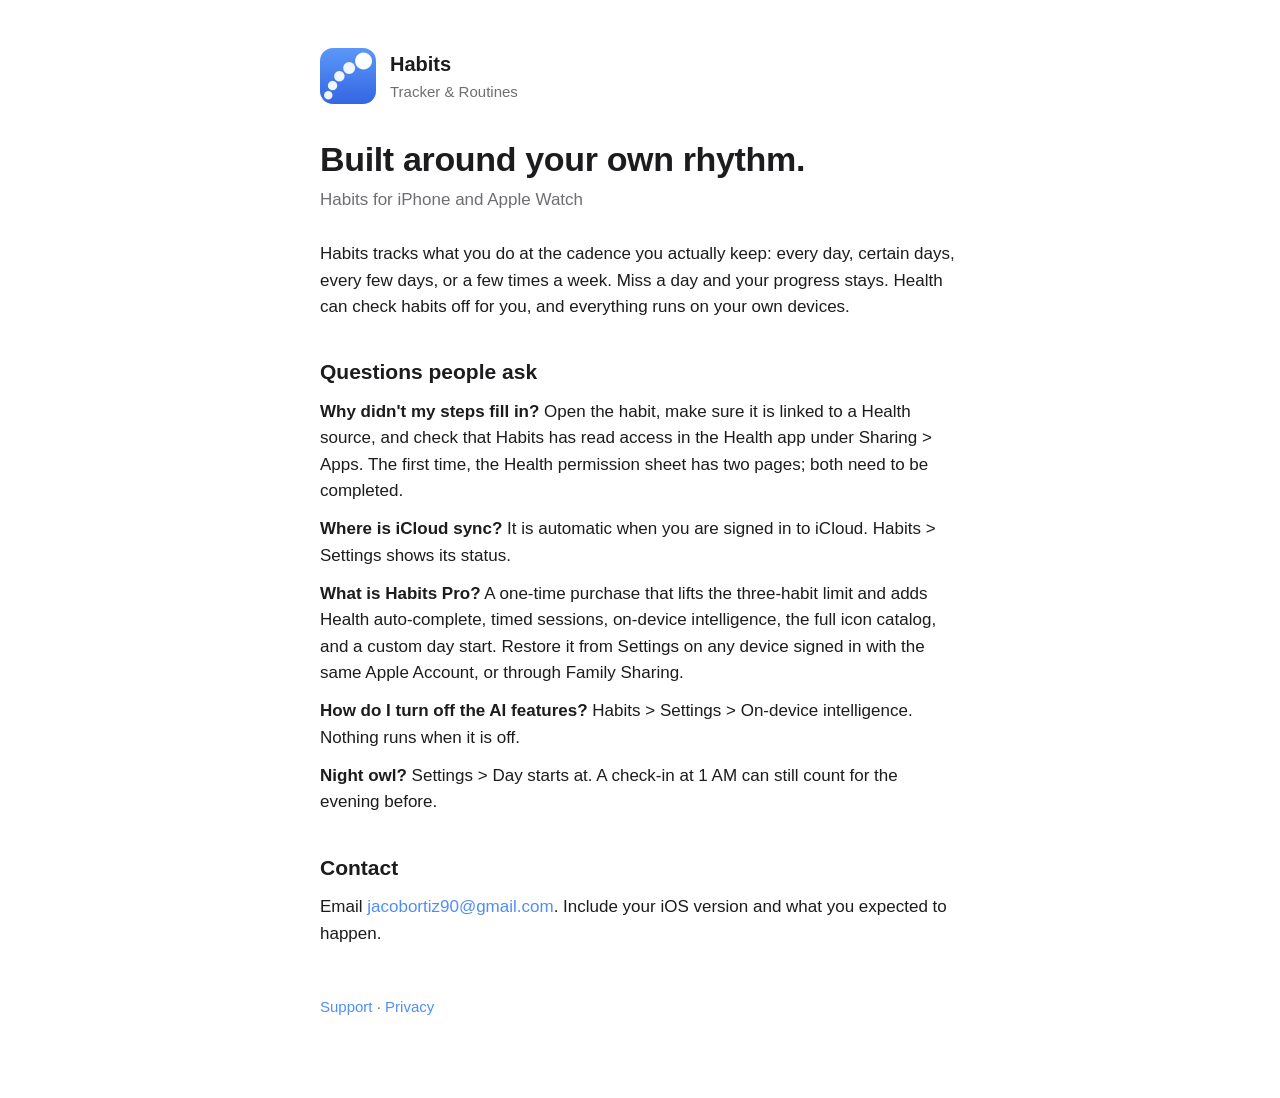
==== index.html @ bbedf598 "Support and privacy pages for Habits Co-Authored-By: Claude Fable 5.1 <noreply@anthropic.com>" ====
<!doctype html>
<html lang="en">
<head>
<meta charset="utf-8">
<meta name="viewport" content="width=device-width, initial-scale=1">
<title>Habits – Support</title>
<meta name="description" content="Support for Habits, the habit tracker built around your own rhythm, for iPhone and Apple Watch.">
<link rel="stylesheet" href="style.css">
</head>
<body>
<main>
<header>
  <img src="icon.png" alt="">
  <div><div class="name">Habits</div><div class="sub">Tracker &amp; Routines</div></div>
</header>

<h1>Built around your own rhythm.</h1>
<p class="meta">Habits for iPhone and Apple Watch</p>

<p>Habits tracks what you do at the cadence you actually keep: every day, certain days, every few days, or a few times a week. Miss a day and your progress stays. Health can check habits off for you, and everything runs on your own devices.</p>

<h2>Questions people ask</h2>
<p><strong>Why didn't my steps fill in?</strong> Open the habit, make sure it is linked to a Health source, and check that Habits has read access in the Health app under Sharing &gt; Apps. The first time, the Health permission sheet has two pages; both need to be completed.</p>
<p><strong>Where is iCloud sync?</strong> It is automatic when you are signed in to iCloud. Habits &gt; Settings shows its status.</p>
<p><strong>What is Habits Pro?</strong> A one-time purchase that lifts the three-habit limit and adds Health auto-complete, timed sessions, on-device intelligence, the full icon catalog, and a custom day start. Restore it from Settings on any device signed in with the same Apple Account, or through Family Sharing.</p>
<p><strong>How do I turn off the AI features?</strong> Habits &gt; Settings &gt; On-device intelligence. Nothing runs when it is off.</p>
<p><strong>Night owl?</strong> Settings &gt; Day starts at. A check-in at 1 AM can still count for the evening before.</p>

<h2>Contact</h2>
<p>Email <a href="mailto:jacobortiz90@gmail.com">jacobortiz90@gmail.com</a>. Include your iOS version and what you expected to happen.</p>

<nav><a href="index.html">Support</a><a href="privacy.html">Privacy</a></nav>
</main>
</body>
</html>
---- style.css ----
:root { color-scheme: light dark; --ink: #1c1c1e; --muted: #6e6e73; --bg: #ffffff; --card: #f5f5f7; --accent: #4F8EF7; }
@media (prefers-color-scheme: dark) { :root { --ink: #f5f5f7; --muted: #a1a1a6; --bg: #000000; --card: #1c1c1e; } }
* { box-sizing: border-box; }
body { margin: 0; font: 17px/1.55 -apple-system, BlinkMacSystemFont, "SF Pro Text", "Helvetica Neue", Helvetica, Arial, sans-serif; color: var(--ink); background: var(--bg); }
main { max-width: 680px; margin: 0 auto; padding: 48px 20px 80px; }
header { display: flex; align-items: center; gap: 14px; margin-bottom: 36px; }
header img { width: 56px; height: 56px; border-radius: 13px; }
header .name { font-weight: 700; font-size: 20px; }
header .sub { color: var(--muted); font-size: 15px; }
h1 { font-size: 34px; line-height: 1.15; margin: 0 0 8px; letter-spacing: -0.01em; }
h2 { font-size: 21px; margin: 36px 0 10px; }
p, li { margin: 0 0 12px; }
ul { padding-left: 22px; }
.meta { color: var(--muted); margin-bottom: 28px; }
.card { background: var(--card); border-radius: 14px; padding: 16px 18px; margin: 20px 0; }
a { color: var(--accent); text-decoration: none; } a:hover { text-decoration: underline; }
nav { margin-top: 48px; color: var(--muted); font-size: 15px; }
nav a + a::before { content: " · "; color: var(--muted); }
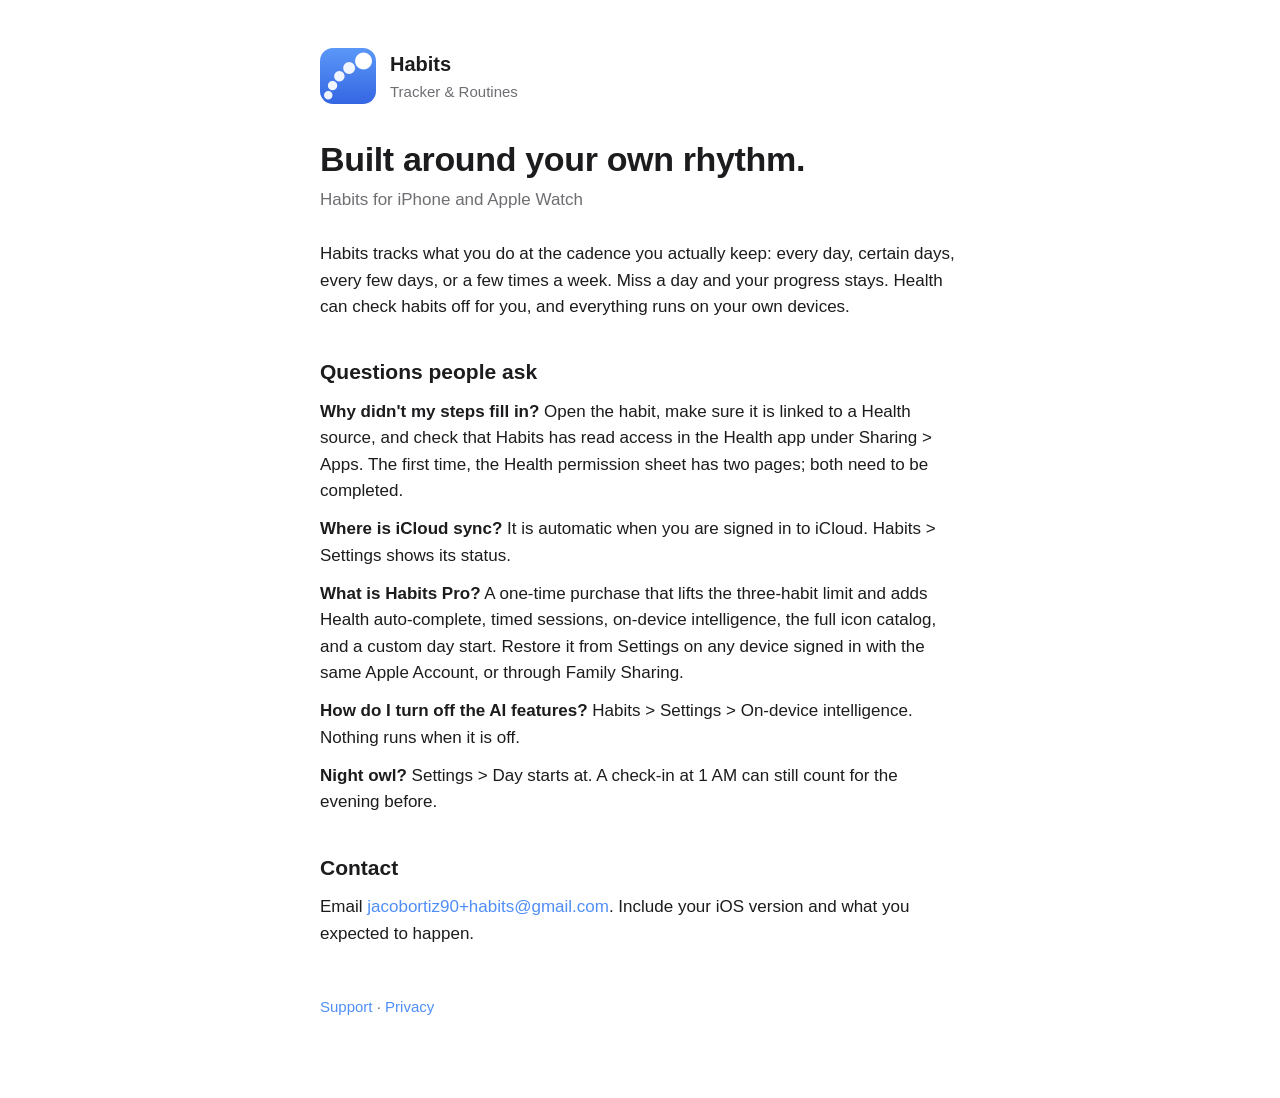
==== commit dbae7b72: "Use the support alias as the contact address Co-Authored-By: Claude Fable 5.1 <noreply@anthropic.com" ====
--- a/index.html
+++ b/index.html
@@ -27,7 +27,7 @@
 <p><strong>Night owl?</strong> Settings &gt; Day starts at. A check-in at 1 AM can still count for the evening before.</p>
 
 <h2>Contact</h2>
-<p>Email <a href="mailto:jacobortiz90@gmail.com">jacobortiz90@gmail.com</a>. Include your iOS version and what you expected to happen.</p>
+<p>Email <a href="mailto:jacobortiz90+habits@gmail.com">jacobortiz90+habits@gmail.com</a>. Include your iOS version and what you expected to happen.</p>
 
 <nav><a href="index.html">Support</a><a href="privacy.html">Privacy</a></nav>
 </main>
